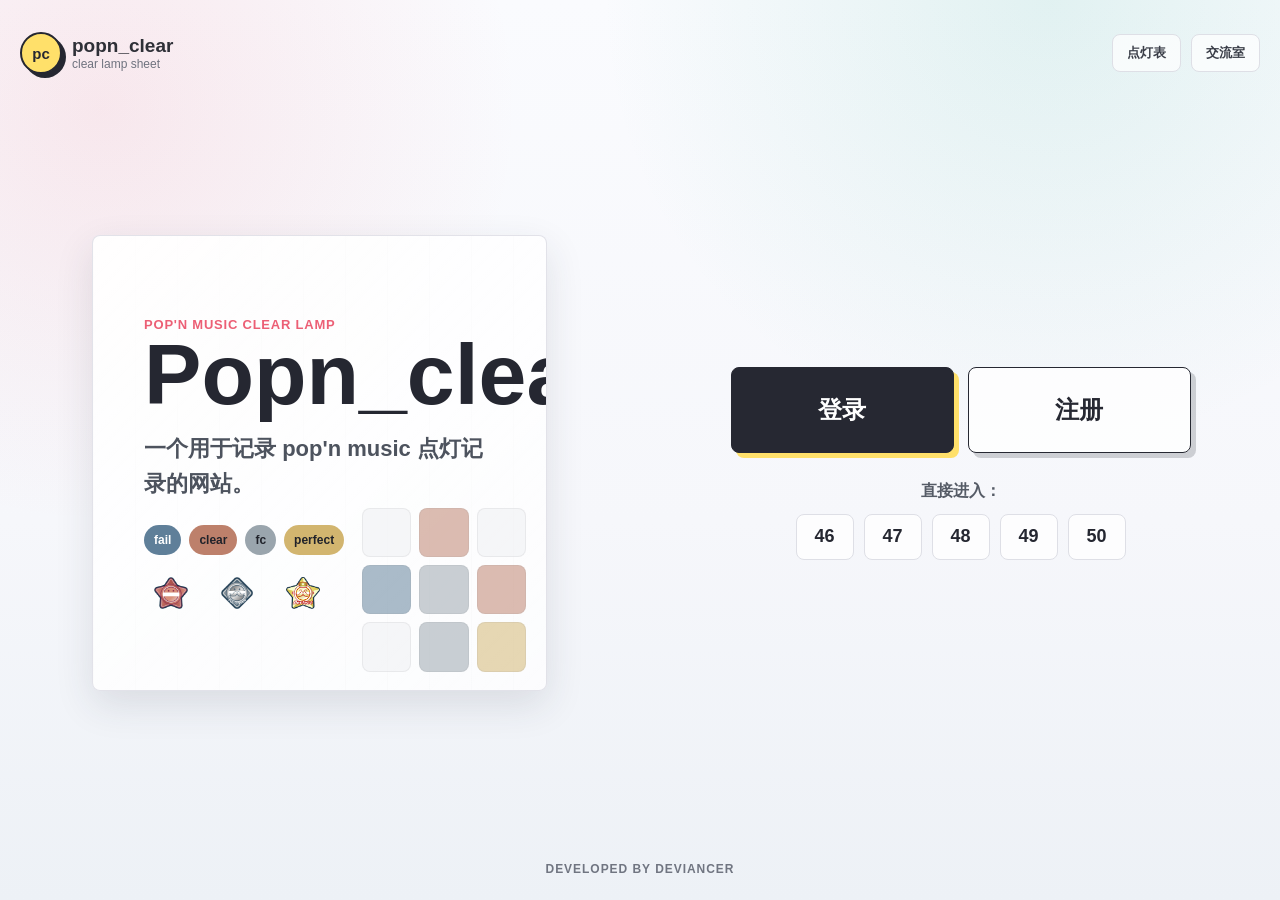
==== index.html @ 18305de2 "popn_clear" ====
<!doctype html>
<html lang="zh-CN">
  <head>
    <meta charset="utf-8" />
    <meta name="viewport" content="width=device-width, initial-scale=1" />
    <title>popn_clear</title>
    <link rel="stylesheet" href="./styles.css" />
  </head>
  <body>
    <div class="home-shell">
      <header class="home-topbar">
        <a class="brand" href="./index.html" aria-label="popn_clear home">
          <span class="brand-mark">pc</span>
          <span>
            <strong>popn_clear</strong>
            <small>clear lamp sheet</small>
          </span>
        </a>
        <nav class="home-nav" aria-label="main navigation">
          <a href="./sheet.html?level=46">点灯表</a>
          <a href="./lounge.html">交流室</a>
        </nav>
      </header>

      <main class="home-hero">
        <section class="hero-copy" aria-label="site intro">
          <div class="hero-card">
            <p class="eyebrow">pop'n music clear lamp</p>
            <h1>Popn_clear</h1>
            <p class="hero-lede">一个用于记录 pop'n music 点灯记录的网站。</p>
            <div class="lamp-strip" aria-label="lamp samples">
              <span class="lamp-sample fail">fail</span>
              <span class="lamp-sample clear">clear</span>
              <span class="lamp-sample fc">fc</span>
              <span class="lamp-sample perfect">perfect</span>
            </div>
            <div class="hero-icons" aria-hidden="true">
              <img src="./icon/c_8.png" alt="" />
              <img src="./icon/c_10.png" alt="" />
              <img src="./icon/c_12.png" alt="" />
            </div>
            <div class="mini-sheet" aria-hidden="true">
              <span></span>
              <span></span>
              <span></span>
              <span></span>
              <span></span>
              <span></span>
              <span></span>
              <span></span>
              <span></span>
            </div>
          </div>
        </section>

        <section class="home-actions" aria-label="account and level shortcuts">
          <div class="auth-actions">
            <a class="big-action primary" href="./lounge.html">登录</a>
            <a class="big-action secondary" href="./lounge.html">注册</a>
          </div>

          <div class="quick-entry">
            <span>直接进入：</span>
            <div class="quick-levels" aria-label="level shortcuts">
              <a href="./sheet.html?level=46">46</a>
              <a href="./sheet.html?level=47">47</a>
              <a href="./sheet.html?level=48">48</a>
              <a href="./sheet.html?level=49">49</a>
              <a href="./sheet.html?level=50">50</a>
            </div>
          </div>
        </section>
      </main>

      <footer class="site-footer">Developed by deviancer</footer>
    </div>
  </body>
</html>
---- styles.css ----
:root {
  color-scheme: light;
  --ink: #2e3037;
  --muted: #6f737f;
  --line: #dedfe6;
  --page: #f6f7fb;
  --panel: #ffffff;
  --default-song: #eff0f3;
  --clear: #bd806b;
  --clear-green: #00a842;
  --clear-orange: #ffeecc;
  --fail: #5f7f99;
  --fc: #9aa5ad;
  --perfect: #d2b56f;
  --accent: #ec5f75;
  --mint: #4bb7a5;
  --blue: #467cc3;
  --shadow: 0 14px 38px rgba(43, 47, 62, 0.12);
}

* {
  box-sizing: border-box;
}

html {
  min-width: 320px;
}

body {
  margin: 0;
  min-height: 100vh;
  background:
    radial-gradient(circle at 8% 12%, rgba(236, 95, 117, 0.12), transparent 26rem),
    radial-gradient(circle at 82% 0%, rgba(75, 183, 165, 0.14), transparent 28rem),
    linear-gradient(180deg, #fafbfe 0%, var(--page) 58%, #edf1f6 100%);
  color: var(--ink);
  font-family:
    "Inter", "Segoe UI", "Hiragino Kaku Gothic ProN", "Yu Gothic", Meiryo,
    sans-serif;
}

button,
input,
select {
  font: inherit;
}

.app-shell {
  width: min(1560px, calc(100% - 32px));
  margin: 0 auto;
  padding: 18px 0 32px;
}

.topbar {
  position: sticky;
  top: 0;
  z-index: 20;
  display: grid;
  grid-template-columns: minmax(180px, 260px) 1fr auto;
  gap: 18px;
  align-items: center;
  padding: 14px 4px 18px;
  backdrop-filter: blur(18px);
}

.brand {
  display: inline-flex;
  gap: 10px;
  align-items: center;
  min-width: 0;
  color: inherit;
  text-decoration: none;
}

.brand-mark {
  display: grid;
  width: 42px;
  height: 42px;
  place-items: center;
  border: 2px solid #252731;
  border-radius: 50%;
  background: #ffe06a;
  box-shadow: 4px 4px 0 #252731;
  color: #252731;
  font-size: 15px;
  font-weight: 900;
  letter-spacing: 0;
}

.brand strong {
  display: block;
  font-size: 19px;
}

.brand small {
  display: block;
  color: var(--muted);
  font-size: 12px;
}

.level-nav {
  display: flex;
  gap: 8px;
  justify-content: center;
  min-width: 0;
  overflow-x: auto;
  padding: 2px;
}

.level-pill,
.ghost-button {
  border: 1px solid var(--line);
  border-radius: 8px;
  background: rgba(255, 255, 255, 0.72);
  color: var(--ink);
  cursor: pointer;
  font-weight: 800;
}

.level-pill {
  width: 48px;
  height: 38px;
}

.level-pill.active {
  border-color: #262832;
  background: #262832;
  color: #fff;
}

.level-pill.muted {
  color: #777b87;
}

.level-pill:disabled {
  cursor: not-allowed;
  opacity: 0.42;
}

.profile-chip {
  display: inline-flex;
  gap: 8px;
  align-items: center;
  justify-self: end;
  min-height: 38px;
  padding: 9px 12px;
  border: 1px solid var(--line);
  border-radius: 999px;
  background: rgba(255, 255, 255, 0.78);
  color: #555b66;
  cursor: pointer;
  font-weight: 700;
}

.profile-dot {
  width: 10px;
  height: 10px;
  border-radius: 50%;
  background: var(--mint);
}

.profile-actions {
  position: relative;
  display: inline-flex;
  gap: 8px;
  align-items: center;
  justify-self: end;
}

.sync-actions {
  display: flex;
  gap: 6px;
  align-items: center;
}

.sync-button {
  display: inline-flex;
  gap: 5px;
  align-items: center;
  min-height: 38px;
  padding: 0 10px;
  border: 1px solid var(--line);
  border-radius: 8px;
  background: rgba(255, 255, 255, 0.78);
  color: #3b3f49;
  cursor: pointer;
  font-size: 12px;
  font-weight: 900;
  white-space: nowrap;
}

.sync-button span {
  display: grid;
  width: 20px;
  height: 20px;
  place-items: center;
  border-radius: 6px;
  background: #262832;
  color: #fff;
  font-size: 13px;
  line-height: 1;
}

.icon-button {
  display: inline-grid;
  width: 38px;
  height: 38px;
  place-items: center;
  border: 1px solid var(--line);
  border-radius: 8px;
  background: rgba(255, 255, 255, 0.78);
  color: #252731;
  font-size: 18px;
  line-height: 1;
  text-decoration: none;
}

.icon-button:hover,
.sync-button:hover,
.profile-chip:hover,
.profile-chip[aria-expanded="true"] {
  border-color: #262832;
  box-shadow: 3px 3px 0 #262832;
}

.profile-menu {
  position: relative;
}

.profile-dropdown {
  position: absolute;
  top: calc(100% + 10px);
  right: 0;
  z-index: 40;
  display: grid;
  width: 244px;
  gap: 6px;
  padding: 8px;
  border: 1px solid rgba(32, 34, 42, 0.16);
  border-radius: 8px;
  background: rgba(255, 255, 255, 0.96);
  box-shadow: var(--shadow);
}

.profile-dropdown::before {
  position: absolute;
  top: -7px;
  right: 24px;
  width: 12px;
  height: 12px;
  border-top: 1px solid rgba(32, 34, 42, 0.16);
  border-left: 1px solid rgba(32, 34, 42, 0.16);
  background: rgba(255, 255, 255, 0.96);
  content: "";
  transform: rotate(45deg);
}

.profile-dropdown button {
  display: grid;
  grid-template-columns: 34px 1fr;
  gap: 9px;
  align-items: center;
  width: 100%;
  min-height: 54px;
  padding: 8px;
  border: 1px solid transparent;
  border-radius: 8px;
  background: transparent;
  color: #3b3f49;
  cursor: pointer;
  text-align: left;
}

.profile-dropdown button:hover {
  border-color: var(--line);
  background: #f4f5f9;
}

.menu-icon {
  display: grid;
  width: 30px;
  height: 30px;
  place-items: center;
  border-radius: 8px;
  background: #262832;
  color: #fff;
  font-size: 11px;
  font-weight: 900;
}

.profile-dropdown strong,
.profile-dropdown small {
  display: block;
}

.profile-dropdown strong {
  color: #252731;
  font-size: 13px;
}

.profile-dropdown small {
  margin-top: 2px;
  color: var(--muted);
  font-size: 11px;
  font-weight: 800;
}

.main-grid {
  display: grid;
  grid-template-columns: 236px minmax(0, 1fr);
  gap: 18px;
  align-items: start;
}

.side-panel {
  position: sticky;
  top: 80px;
  padding: 16px;
  border: 1px solid rgba(222, 223, 230, 0.88);
  border-radius: 8px;
  background: rgba(255, 255, 255, 0.84);
  box-shadow: var(--shadow);
}

.level-title {
  display: flex;
  align-items: end;
  justify-content: space-between;
  margin-bottom: 14px;
}

.level-title span {
  color: var(--muted);
  font-size: 13px;
  font-weight: 800;
}

.level-title strong {
  color: #252731;
  font-size: 54px;
  line-height: 0.82;
}

.progress-box {
  margin-bottom: 16px;
  color: var(--muted);
  font-size: 13px;
  font-weight: 800;
}

.progress-track {
  height: 9px;
  margin-top: 8px;
  overflow: hidden;
  border-radius: 999px;
  background: #e4e7ee;
}

.progress-track span {
  display: block;
  width: 0%;
  height: 100%;
  border-radius: inherit;
  background: linear-gradient(90deg, var(--clear-green), var(--perfect), var(--accent));
}

.sort-button {
  display: grid;
  grid-template-columns: 1fr auto;
  gap: 10px;
  align-items: center;
  width: 100%;
  min-height: 40px;
  margin-bottom: 12px;
  padding: 9px 10px;
  border: 1px solid var(--line);
  border-radius: 8px;
  background: #fff;
  color: #3b3f49;
  cursor: pointer;
  text-align: left;
}

.sort-button span {
  color: var(--muted);
  font-size: 12px;
  font-weight: 900;
}

.sort-button strong {
  font-size: 13px;
}

.lamp-chart {
  display: grid;
  grid-template-columns: 86px 1fr;
  gap: 12px;
  align-items: center;
  margin-top: 16px;
  padding-top: 16px;
  border-top: 1px solid var(--line);
}

.pie-chart {
  position: relative;
  width: 86px;
  aspect-ratio: 1;
  border-radius: 50%;
  background: conic-gradient(#dfe2ea 0% 100%);
  box-shadow: inset 0 0 0 1px rgba(38, 40, 50, 0.08);
}

.pie-chart::after {
  position: absolute;
  inset: 24px;
  border-radius: 50%;
  background: #fff;
  content: "";
}

.pie-legend {
  display: grid;
  gap: 5px;
}

.pie-legend span {
  display: grid;
  grid-template-columns: 10px 1fr auto;
  gap: 6px;
  align-items: center;
  color: #555b66;
  font-size: 11px;
  font-weight: 800;
}

.pie-legend i {
  width: 10px;
  height: 10px;
  border-radius: 50%;
}

.pie-legend b,
.pie-legend em {
  font-style: normal;
  font-weight: 800;
}

.group-list {
  display: grid;
  gap: 8px;
}

.group-row {
  display: grid;
  grid-template-columns: minmax(0, 1fr) 34px;
  gap: 6px;
  align-items: stretch;
}

.group-button {
  display: grid;
  grid-template-columns: 1fr auto;
  gap: 10px;
  align-items: center;
  width: 100%;
  min-height: 44px;
  padding: 9px 10px;
  border: 1px solid transparent;
  border-radius: 8px;
  background: #f4f5f9;
  color: #3b3f49;
  cursor: pointer;
  text-align: left;
}

.collapse-button {
  display: grid;
  min-width: 32px;
  min-height: 32px;
  place-items: center;
  border: 1px solid var(--line);
  border-radius: 8px;
  background: rgba(255, 255, 255, 0.84);
  color: #3b3f49;
  cursor: pointer;
  font-weight: 900;
}

.collapse-button:hover {
  border-color: #262832;
}

.group-button.major {
  margin-top: 4px;
  background: #ebeef5;
}

.group-button.minor {
  min-height: 34px;
  margin-left: 14px;
  width: calc(100% - 14px);
  padding: 7px 9px;
  background: #f8f9fc;
}

.group-button.minor strong {
  padding-left: 6px;
  border-left: 3px solid #cfd4df;
}

.group-button.active {
  border-color: #262832;
  background: #fff;
  box-shadow: 3px 3px 0 #262832;
}

.group-button.lamp-fail,
.group-button.lamp-clear,
.group-button.lamp-fc,
.group-button.lamp-perfect {
  border-color: rgba(32, 34, 42, 0.18);
  color: #20222a;
}

.group-button.lamp-fail {
  background: var(--fail);
  color: #fff;
}

.group-button.lamp-clear {
  background: var(--clear);
}

.group-button.lamp-fc {
  background: var(--fc);
}

.group-button.lamp-perfect {
  background: var(--perfect);
}

.group-button.lamp-fail span,
.group-button.lamp-fail strong {
  color: #fff;
}

.group-button.lamp-clear span,
.group-button.lamp-fc span,
.group-button.lamp-perfect span {
  color: rgba(32, 34, 42, 0.68);
}

.group-button strong {
  overflow: hidden;
  font-size: 14px;
  text-overflow: ellipsis;
  white-space: nowrap;
}

.group-button span {
  color: var(--muted);
  font-size: 12px;
  font-weight: 800;
}

.song-area {
  min-width: 0;
}

.toolbar {
  display: flex;
  gap: 16px;
  align-items: end;
  justify-content: space-between;
  margin-bottom: 14px;
  padding: 18px 4px 8px;
}

.eyebrow {
  margin: 0 0 3px;
  color: var(--accent);
  font-size: 13px;
  font-weight: 900;
  letter-spacing: 0.06em;
  text-transform: uppercase;
}

h1 {
  margin: 0;
  font-size: clamp(28px, 4vw, 48px);
  line-height: 1;
  letter-spacing: 0;
}

.toolbar-actions {
  display: flex;
  gap: 10px;
  align-items: end;
}

.search-box {
  display: grid;
  gap: 5px;
  min-width: 240px;
}

.search-box span,
.control-grid span {
  color: var(--muted);
  font-size: 11px;
  font-weight: 900;
  letter-spacing: 0.04em;
  text-transform: uppercase;
}

.search-box input,
.control-grid input,
.control-grid select {
  width: 100%;
  height: 36px;
  border: 1px solid #d6d8e0;
  border-radius: 8px;
  background: rgba(255, 255, 255, 0.82);
  color: var(--ink);
}

.search-box input {
  padding: 0 12px;
}

.ghost-button {
  height: 36px;
  padding: 0 14px;
}

.legend {
  display: flex;
  flex-wrap: wrap;
  gap: 8px;
  margin-bottom: 14px;
}

.legend span {
  display: inline-flex;
  gap: 6px;
  align-items: center;
  padding: 7px 9px;
  border: 1px solid var(--line);
  border-radius: 999px;
  background: rgba(255, 255, 255, 0.72);
  color: #555b66;
  font-size: 12px;
  font-weight: 800;
}

.legend-dot {
  width: 11px;
  height: 11px;
  border-radius: 50%;
}

.legend-dot.clear {
  background: var(--clear);
}

.legend-dot.clear-orange {
  background: var(--clear-orange);
}

.legend-dot.fail {
  background: var(--fail);
}

.legend-dot.fc {
  background: var(--fc);
}

.legend-dot.perfect {
  background: var(--perfect);
}

.song-sections {
  display: grid;
  gap: 24px;
}

.song-section {
  min-width: 0;
}

.section-heading {
  display: grid;
  grid-template-columns: auto 1fr auto auto;
  gap: 12px;
  align-items: center;
  margin: 6px 0 12px;
}

.major-section {
  margin-top: 8px;
}

.major-section .section-heading {
  margin: 10px 0 8px;
}

.major-section .section-heading h2 {
  padding: 8px 12px;
  border-radius: 8px;
  background: #262832;
  color: #fff;
  font-size: 24px;
}

.major-section .section-heading::before {
  height: 3px;
  background: linear-gradient(90deg, #262832, rgba(38, 40, 50, 0.1));
}

.major-section > .song-list {
  display: none;
}

.minor-section {
  margin-top: 8px;
}

.minor-section .section-heading {
  margin: 8px 0 10px;
}

.minor-section .section-heading h2 {
  color: #3c414d;
  font-size: 17px;
}

.minor-section .section-heading::before {
  height: 1px;
  background: linear-gradient(90deg, #8f98a8, rgba(143, 152, 168, 0.08));
}

.section-heading::before {
  grid-column: 2;
  height: 2px;
  border-radius: 999px;
  background: linear-gradient(90deg, #262832, rgba(38, 40, 50, 0.08));
  content: "";
}

.section-heading h2 {
  grid-column: 1;
  grid-row: 1;
  margin: 0;
  color: #252731;
  font-size: 20px;
  line-height: 1;
  letter-spacing: 0;
}

.section-heading span {
  grid-column: 3;
  color: var(--muted);
  font-size: 12px;
  font-weight: 900;
}

.section-heading .collapse-button {
  grid-column: 4;
  min-height: 30px;
}

.song-section.collapsed .section-heading {
  margin-bottom: 6px;
}

.song-list {
  display: grid;
  grid-template-columns: repeat(4, minmax(0, 1fr));
  gap: 12px;
}

.song-card {
  display: flex;
  min-height: 218px;
  flex-direction: column;
  justify-content: space-between;
  padding: 12px;
  border: 1px solid rgba(32, 34, 42, 0.12);
  border-radius: 8px;
  background: var(--song-bg, var(--default-song));
  box-shadow: 0 9px 22px rgba(39, 44, 57, 0.08);
  transition:
    background-color 160ms ease,
    transform 160ms ease,
    box-shadow 160ms ease;
}

.song-card:hover {
  transform: translateY(-2px);
  box-shadow: 0 15px 30px rgba(39, 44, 57, 0.13);
}

.song-main {
  display: grid;
  grid-template-columns: minmax(0, 1fr) 58px;
  gap: 10px;
  align-items: stretch;
}

.song-content {
  min-width: 0;
}

.song-head {
  display: flex;
  gap: 8px;
  align-items: flex-start;
  justify-content: space-between;
  min-height: 58px;
}

.genre {
  margin: 0 0 3px;
  color: rgba(30, 32, 40, 0.7);
  font-size: 12px;
  font-weight: 900;
}

.title {
  margin: 0;
  color: #20222a;
  font-size: 17px;
  line-height: 1.15;
  letter-spacing: 0;
  overflow-wrap: anywhere;
}

.danger-badge {
  flex: 0 0 auto;
  padding: 4px 6px;
  border-radius: 6px;
  background: #262832;
  color: #fff;
  font-size: 11px;
  font-weight: 900;
}

.meta-grid {
  display: grid;
  grid-template-columns: minmax(54px, 1fr) minmax(0, 2fr);
  gap: 6px;
  margin: 10px 0;
}

.meta-grid div {
  min-width: 0;
  padding: 6px;
  border-radius: 7px;
  background: rgba(255, 255, 255, 0.48);
}

.meta-grid dt {
  margin: 0 0 2px;
  color: rgba(41, 44, 54, 0.62);
  font-size: 10px;
  font-weight: 900;
  text-transform: uppercase;
}

.meta-grid dd {
  margin: 0;
  overflow: hidden;
  color: #2c2f38;
  font-size: 12px;
  font-weight: 900;
  text-overflow: ellipsis;
  white-space: nowrap;
}

.diff-cell dd {
  white-space: normal;
}

.control-grid {
  display: grid;
  grid-template-columns: repeat(2, minmax(0, 1fr));
  gap: 8px;
}

.control-grid label {
  display: grid;
  gap: 4px;
  min-width: 0;
}

.control-grid select,
.control-grid input {
  padding: 0 8px;
}

.icon-rail {
  display: grid;
  gap: 8px;
  align-items: center;
  justify-items: center;
  align-content: start;
  min-width: 0;
  padding-top: 4px;
}

.icon-rail img {
  max-width: 54px;
  max-height: 32px;
  object-fit: contain;
  image-rendering: auto;
}

.song-card.status-clear {
  --song-bg: var(--clear);
}

.song-card.status-clear-green {
  --song-bg: var(--clear-green);
}

.song-card.status-clear-orange {
  --song-bg: var(--clear-orange);
}

.song-card.status-fail {
  --song-bg: var(--fail);
}

.song-card.status-fc {
  --song-bg: var(--fc);
}

.song-card.status-perfect {
  --song-bg: var(--perfect);
}

.song-card.status-clear-green,
.song-card.status-fail,
.song-card.status-fc {
  color: #11151b;
}

.song-card.status-fail .genre,
.song-card.status-fail .title,
.song-card.status-fail .meta-grid dd,
.song-card.status-fail .meta-grid dt,
.song-card.status-fail .control-grid span {
  color: #fff;
}

.song-card.status-fail .meta-grid div,
.song-card.status-fail .control-grid input,
.song-card.status-fail .control-grid select {
  background: rgba(255, 255, 255, 0.18);
  color: #fff;
}

.song-card.status-fail option {
  color: #20222a;
}

.nav-link-pill {
  display: inline-grid;
  width: auto;
  min-width: 48px;
  place-items: center;
  padding: 0 12px;
  text-decoration: none;
  white-space: nowrap;
}

.home-shell {
  display: flex;
  width: min(1480px, calc(100% - 32px));
  min-height: 100vh;
  flex-direction: column;
  margin: 0 auto;
  padding: 18px 0 20px;
}

.home-topbar {
  display: flex;
  gap: 18px;
  align-items: center;
  justify-content: space-between;
  padding: 14px 4px 18px;
}

.home-nav {
  display: flex;
  gap: 10px;
  align-items: center;
}

.home-nav a {
  display: inline-grid;
  min-height: 38px;
  place-items: center;
  padding: 0 14px;
  border: 1px solid var(--line);
  border-radius: 8px;
  background: rgba(255, 255, 255, 0.72);
  color: #3b3f49;
  font-size: 13px;
  font-weight: 900;
  text-decoration: none;
}

.home-hero {
  display: grid;
  flex: 1;
  grid-template-columns: minmax(0, 1fr) minmax(320px, 1fr);
  gap: 34px;
  align-items: center;
  min-height: 620px;
  padding: 16px 0 34px;
}

.hero-copy,
.home-actions {
  display: grid;
  align-items: center;
  justify-items: center;
}

.hero-card {
  position: relative;
  display: flex;
  width: min(75%, 520px);
  min-width: 360px;
  aspect-ratio: 1;
  flex-direction: column;
  justify-content: center;
  overflow: hidden;
  padding: clamp(28px, 4vw, 52px);
  border: 1px solid rgba(222, 223, 230, 0.88);
  border-radius: 8px;
  background:
    linear-gradient(135deg, rgba(255, 255, 255, 0.92), rgba(255, 255, 255, 0.72)),
    repeating-linear-gradient(90deg, rgba(38, 40, 50, 0.045) 0 1px, transparent 1px 42px);
  box-shadow: var(--shadow);
}

.hero-card h1 {
  margin: 0;
  color: #252731;
  font-size: clamp(46px, 7vw, 86px);
  line-height: 0.92;
}

.hero-lede {
  max-width: 24rem;
  margin: 18px 0 0;
  color: #4d535e;
  font-size: clamp(17px, 2vw, 22px);
  font-weight: 800;
  line-height: 1.55;
}

.lamp-strip {
  display: flex;
  flex-wrap: wrap;
  gap: 8px;
  margin-top: 24px;
}

.lamp-sample {
  display: inline-grid;
  min-height: 30px;
  place-items: center;
  padding: 0 10px;
  border-radius: 999px;
  color: #20222a;
  font-size: 12px;
  font-weight: 900;
}

.lamp-sample.fail {
  background: var(--fail);
  color: #fff;
}

.lamp-sample.clear {
  background: var(--clear);
}

.lamp-sample.fc {
  background: var(--fc);
}

.lamp-sample.perfect {
  background: var(--perfect);
}

.hero-icons {
  display: flex;
  gap: 12px;
  align-items: center;
  margin-top: 22px;
}

.hero-icons img {
  width: 54px;
  height: 32px;
  object-fit: contain;
}

.mini-sheet {
  position: absolute;
  right: 20px;
  bottom: 18px;
  display: grid;
  width: 164px;
  grid-template-columns: repeat(3, 1fr);
  gap: 8px;
  opacity: 0.52;
}

.mini-sheet span {
  aspect-ratio: 1;
  border: 1px solid rgba(32, 34, 42, 0.12);
  border-radius: 8px;
  background: #eff0f3;
}

.mini-sheet span:nth-child(2),
.mini-sheet span:nth-child(6) {
  background: var(--clear);
}

.mini-sheet span:nth-child(4) {
  background: var(--fail);
}

.mini-sheet span:nth-child(5),
.mini-sheet span:nth-child(8) {
  background: var(--fc);
}

.mini-sheet span:nth-child(9) {
  background: var(--perfect);
}

.home-actions {
  gap: 28px;
}

.auth-actions {
  display: grid;
  width: min(460px, 100%);
  grid-template-columns: repeat(2, minmax(0, 1fr));
  gap: 14px;
}

.big-action {
  display: grid;
  min-height: 86px;
  place-items: center;
  border-radius: 8px;
  font-size: 24px;
  font-weight: 900;
  text-decoration: none;
}

.big-action.primary {
  border: 1px solid #262832;
  background: #262832;
  color: #fff;
  box-shadow: 5px 5px 0 #ffe06a;
}

.big-action.secondary {
  border: 1px solid #262832;
  background: rgba(255, 255, 255, 0.82);
  color: #262832;
  box-shadow: 5px 5px 0 rgba(38, 40, 50, 0.2);
}

.quick-entry {
  display: grid;
  gap: 12px;
  justify-items: center;
  color: #555b66;
  font-weight: 900;
}

.quick-levels {
  display: flex;
  flex-wrap: wrap;
  gap: 10px;
  justify-content: center;
}

.quick-levels a {
  display: grid;
  width: 58px;
  height: 46px;
  place-items: center;
  border: 1px solid var(--line);
  border-radius: 8px;
  background: rgba(255, 255, 255, 0.82);
  color: #252731;
  font-size: 18px;
  font-weight: 900;
  text-decoration: none;
}

.quick-levels a:hover,
.home-nav a:hover,
.nav-link-pill:hover {
  border-color: #262832;
  box-shadow: 3px 3px 0 #262832;
}

.site-footer {
  padding: 10px 0 4px;
  color: #707581;
  font-size: 12px;
  font-weight: 800;
  letter-spacing: 0.08em;
  text-align: center;
  text-transform: uppercase;
}

.lounge-shell {
  width: min(1420px, calc(100% - 32px));
}

.lounge-grid {
  display: grid;
  grid-template-columns: minmax(0, 1fr) 360px;
  gap: 18px;
  align-items: start;
}

.lounge-main,
.submit-panel {
  border: 1px solid rgba(222, 223, 230, 0.88);
  border-radius: 8px;
  background: rgba(255, 255, 255, 0.84);
  box-shadow: var(--shadow);
}

.lounge-main {
  min-width: 0;
  padding: 20px;
}

.lounge-heading {
  display: flex;
  gap: 16px;
  align-items: end;
  justify-content: space-between;
  margin-bottom: 16px;
}

.submit-preview {
  min-width: 150px;
}

.level-tabs {
  display: flex;
  gap: 8px;
  margin-bottom: 16px;
  overflow-x: auto;
  padding: 2px;
}

.level-tabs button {
  width: 52px;
  height: 38px;
  border: 1px solid var(--line);
  border-radius: 8px;
  background: rgba(255, 255, 255, 0.78);
  color: #3b3f49;
  cursor: pointer;
  font-weight: 900;
}

.level-tabs button.active {
  border-color: #262832;
  background: #262832;
  color: #fff;
}

.rank-table-wrap {
  overflow-x: auto;
}

.rank-table {
  width: 100%;
  min-width: 820px;
  border-collapse: collapse;
}

.rank-table th,
.rank-table td {
  padding: 13px 12px;
  border-bottom: 1px solid var(--line);
  text-align: left;
  white-space: nowrap;
}

.rank-table th {
  color: var(--muted);
  font-size: 12px;
  font-weight: 900;
  letter-spacing: 0.04em;
  text-transform: uppercase;
}

.rank-table td {
  color: #343844;
  font-size: 14px;
  font-weight: 800;
}

.rank-table tbody tr:hover {
  background: rgba(246, 247, 251, 0.9);
}

.rate-pill {
  display: inline-grid;
  min-width: 68px;
  min-height: 28px;
  place-items: center;
  border-radius: 999px;
  color: #20222a;
  font-size: 12px;
  font-weight: 900;
}

.rate-pill.high {
  background: var(--perfect);
}

.rate-pill.mid {
  background: var(--clear);
}

.rate-pill.low {
  background: var(--fail);
  color: #fff;
}

.lounge-side {
  display: grid;
  gap: 18px;
}

.submit-panel {
  padding: 18px;
}

.activity-panel {
  margin-top: 22px;
  padding-top: 18px;
  border-top: 1px solid var(--line);
}

.submit-panel h2,
.activity-panel h2 {
  margin: 0;
  color: #252731;
  font-size: 22px;
}

.submit-panel p:not(.eyebrow) {
  margin: 12px 0 16px;
  color: #5a606c;
  font-size: 14px;
  font-weight: 700;
  line-height: 1.65;
}

.submit-stats {
  display: grid;
  grid-template-columns: repeat(2, minmax(0, 1fr));
  gap: 10px;
}

.submit-stats span {
  display: grid;
  gap: 4px;
  padding: 12px;
  border-radius: 8px;
  background: #f4f5f9;
}

.submit-stats b {
  color: #252731;
  font-size: 18px;
}

.submit-stats em {
  color: var(--muted);
  font-size: 12px;
  font-style: normal;
  font-weight: 900;
}

.activity-heading {
  margin-bottom: 12px;
}

.activity-box {
  display: grid;
  max-height: 430px;
  min-height: 260px;
  gap: 10px;
  overflow: auto;
  padding: 12px;
  border: 1px solid #d6d8e0;
  border-radius: 8px;
  background: rgba(246, 247, 251, 0.78);
}

.activity-box p {
  margin: 0;
  padding: 11px 12px;
  border-radius: 8px;
  background: #fff;
  color: #4b515d;
  font-size: 13px;
  font-weight: 750;
  line-height: 1.6;
}

.activity-box strong {
  color: #252731;
}

@media (max-width: 1240px) {
  .topbar {
    grid-template-columns: 1fr;
  }

  .level-nav {
    justify-content: start;
  }

  .profile-actions {
    justify-self: start;
    flex-wrap: wrap;
  }

  .sync-actions {
    flex-wrap: wrap;
  }

  .song-list {
    grid-template-columns: repeat(3, minmax(0, 1fr));
  }

  .home-hero,
  .lounge-grid {
    grid-template-columns: 1fr;
  }

  .hero-card {
    width: min(520px, 100%);
  }

}

@media (max-width: 940px) {
  .topbar {
    grid-template-columns: 1fr;
  }

  .level-nav {
    justify-content: start;
  }

  .profile-chip,
  .profile-actions {
    justify-self: start;
  }

  .profile-actions {
    flex-wrap: wrap;
  }

  .sync-actions {
    order: 3;
    width: 100%;
    flex-wrap: wrap;
  }

  .main-grid {
    grid-template-columns: 1fr;
  }

  .side-panel {
    position: static;
  }

  .group-list {
    grid-template-columns: repeat(2, minmax(0, 1fr));
  }

  .toolbar {
    align-items: stretch;
    flex-direction: column;
  }

  .home-topbar,
  .lounge-heading {
    align-items: stretch;
    flex-direction: column;
  }

  .home-nav {
    justify-content: start;
  }

  .home-hero {
    min-height: auto;
  }

  .hero-card {
    min-width: 0;
  }
}

@media (max-width: 720px) {
  .app-shell {
    width: min(100% - 20px, 1560px);
  }

  .song-list {
    grid-template-columns: 1fr;
  }

  .toolbar-actions {
    align-items: stretch;
    flex-direction: column;
  }

  .search-box {
    min-width: 0;
  }

  .group-list {
    grid-template-columns: 1fr;
  }

  .home-shell,
  .lounge-shell {
    width: min(100% - 20px, 1560px);
  }

  .home-hero {
    gap: 24px;
    padding-top: 8px;
  }

  .hero-card {
    width: 100%;
    aspect-ratio: auto;
    min-height: 420px;
    padding: 26px;
  }

  .hero-card h1 {
    font-size: 46px;
  }

  .mini-sheet {
    width: 128px;
  }

  .auth-actions,
  .lounge-side,
  .submit-stats {
    grid-template-columns: 1fr;
  }

  .big-action {
    min-height: 72px;
    font-size: 21px;
  }

  .quick-levels a {
    width: 52px;
  }
}
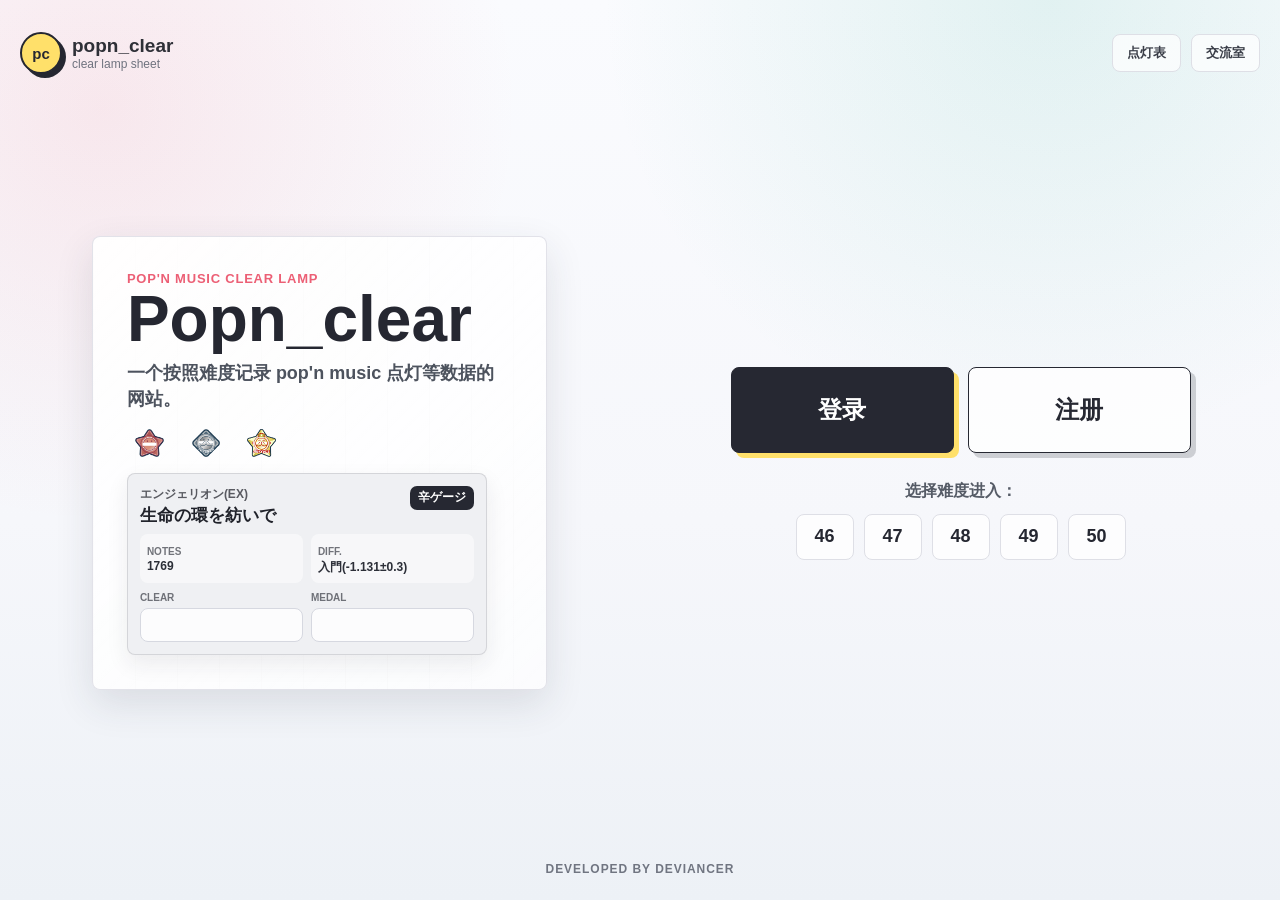
==== commit e02f331e: "优化首页和细节" ====
--- a/index.html
+++ b/index.html
@@ -27,40 +27,62 @@
           <div class="hero-card">
             <p class="eyebrow">pop'n music clear lamp</p>
             <h1>Popn_clear</h1>
-            <p class="hero-lede">一个用于记录 pop'n music 点灯记录的网站。</p>
-            <div class="lamp-strip" aria-label="lamp samples">
-              <span class="lamp-sample fail">fail</span>
-              <span class="lamp-sample clear">clear</span>
-              <span class="lamp-sample fc">fc</span>
-              <span class="lamp-sample perfect">perfect</span>
-            </div>
+            <p class="hero-lede">一个按照难度记录 pop'n music 点灯等数据的网站。</p>
             <div class="hero-icons" aria-hidden="true">
               <img src="./icon/c_8.png" alt="" />
               <img src="./icon/c_10.png" alt="" />
               <img src="./icon/c_12.png" alt="" />
             </div>
-            <div class="mini-sheet" aria-hidden="true">
-              <span></span>
-              <span></span>
-              <span></span>
-              <span></span>
-              <span></span>
-              <span></span>
-              <span></span>
-              <span></span>
-              <span></span>
+            <div class="lamp-demo" aria-hidden="true">
+              <div class="demo-song-card">
+                <div class="demo-card-head">
+                  <div>
+                    <p>エンジェリオン(EX)</p>
+                    <h2>生命の環を紡いで</h2>
+                  </div>
+                  <span class="demo-danger">辛ゲージ</span>
+                </div>
+                <div class="demo-meta-grid">
+                  <div>
+                    <span>Notes</span>
+                    <strong>1769</strong>
+                  </div>
+                  <div>
+                    <span>Diff.</span>
+                    <strong>入門(-1.131±0.3)</strong>
+                  </div>
+                </div>
+                <div class="demo-control-grid">
+                  <div>
+                    <span>clear</span>
+                    <b class="demo-field demo-field-clear">
+                      <i class="demo-clear-clear">clear</i>
+                      <i class="demo-clear-fc">full combo</i>
+                      <i class="demo-clear-perfect">perfect</i>
+                    </b>
+                  </div>
+                  <div>
+                    <span>medal</span>
+                    <b class="demo-field demo-medal-field">
+                      <img class="demo-medal-clear" src="./icon/c_6.png" alt="" />
+                      <img class="demo-medal-fc" src="./icon/c_10.png" alt="" />
+                      <img class="demo-medal-perfect" src="./icon/c_12.png" alt="" />
+                    </b>
+                  </div>
+                </div>
+              </div>
             </div>
           </div>
         </section>
 
         <section class="home-actions" aria-label="account and level shortcuts">
           <div class="auth-actions">
-            <a class="big-action primary" href="./lounge.html">登录</a>
-            <a class="big-action secondary" href="./lounge.html">注册</a>
+            <a class="big-action primary" href="./sheet.html?level=46&auth=login">登录</a>
+            <a class="big-action secondary" href="./sheet.html?level=46&auth=register">注册</a>
           </div>
 
           <div class="quick-entry">
-            <span>直接进入：</span>
+            <span>选择难度进入：</span>
             <div class="quick-levels" aria-label="level shortcuts">
               <a href="./sheet.html?level=46">46</a>
               <a href="./sheet.html?level=47">47</a>
--- a/styles.css
+++ b/styles.css
@@ -16,10 +16,16 @@
   --mint: #4bb7a5;
   --blue: #467cc3;
   --shadow: 0 14px 38px rgba(43, 47, 62, 0.12);
+  --sticky-major-top: 82px;
+  --sticky-minor-top: 132px;
 }
 
 * {
   box-sizing: border-box;
+}
+
+[hidden] {
+  display: none !important;
 }
 
 html {
@@ -115,6 +121,7 @@
   color: var(--ink);
   cursor: pointer;
   font-weight: 800;
+  text-decoration: none;
 }
 
 .level-pill {
@@ -315,6 +322,10 @@
 .side-panel {
   position: sticky;
   top: 80px;
+  display: flex;
+  max-height: calc(100vh - 98px);
+  flex-direction: column;
+  overflow: hidden;
   padding: 16px;
   border: 1px solid rgba(222, 223, 230, 0.88);
   border-radius: 8px;
@@ -366,21 +377,25 @@
 
 .sort-button {
   display: grid;
-  grid-template-columns: 1fr auto;
+  grid-template-columns: auto auto;
   gap: 10px;
   align-items: center;
-  width: 100%;
+  width: fit-content;
   min-height: 40px;
   margin-bottom: 12px;
-  padding: 9px 10px;
-  border: 1px solid var(--line);
-  border-radius: 8px;
-  background: #fff;
+  padding: 6px 2px;
+  border: 0;
+  border-radius: 8px;
+  background: transparent;
   color: #3b3f49;
   cursor: pointer;
   text-align: left;
 }
 
+.sort-button:hover {
+  color: #11131a;
+}
+
 .sort-button span {
   color: var(--muted);
   font-size: 12px;
@@ -388,7 +403,15 @@
 }
 
 .sort-button strong {
-  font-size: 13px;
+  display: grid;
+  width: 26px;
+  height: 26px;
+  place-items: center;
+  border-radius: 50%;
+  background: #262832;
+  color: #fff;
+  font-size: 16px;
+  line-height: 1;
 }
 
 .lamp-chart {
@@ -447,7 +470,22 @@
 
 .group-list {
   display: grid;
+  min-height: 0;
+  overflow: auto;
+  overscroll-behavior: contain;
+  padding-right: 4px;
   gap: 8px;
+}
+
+.group-list::-webkit-scrollbar,
+.activity-box::-webkit-scrollbar {
+  width: 8px;
+}
+
+.group-list::-webkit-scrollbar-thumb,
+.activity-box::-webkit-scrollbar-thumb {
+  border-radius: 999px;
+  background: rgba(32, 34, 42, 0.22);
 }
 
 .group-row {
@@ -629,6 +667,8 @@
 }
 
 .ghost-button {
+  display: inline-grid;
+  place-items: center;
   height: 36px;
   padding: 0 14px;
 }
@@ -689,22 +729,28 @@
 }
 
 .section-heading {
+  position: sticky;
   display: grid;
   grid-template-columns: auto 1fr auto auto;
   gap: 12px;
   align-items: center;
   margin: 6px 0 12px;
+  padding: 6px 0;
+  background: rgba(246, 247, 251, 0.92);
+  backdrop-filter: blur(12px);
 }
 
 .major-section {
   margin-top: 8px;
 }
 
-.major-section .section-heading {
+.major-section > .section-heading {
+  top: var(--sticky-major-top);
+  z-index: 14;
   margin: 10px 0 8px;
 }
 
-.major-section .section-heading h2 {
+.major-section > .section-heading h2 {
   padding: 8px 12px;
   border-radius: 8px;
   background: #262832;
@@ -712,13 +758,15 @@
   font-size: 24px;
 }
 
-.major-section .section-heading::before {
+.major-section > .section-heading::before {
   height: 3px;
   background: linear-gradient(90deg, #262832, rgba(38, 40, 50, 0.1));
 }
 
 .major-section > .song-list {
-  display: none;
+  display: grid;
+  grid-template-columns: 1fr;
+  gap: 8px;
 }
 
 .minor-section {
@@ -726,6 +774,8 @@
 }
 
 .minor-section .section-heading {
+  top: var(--sticky-minor-top);
+  z-index: 13;
   margin: 8px 0 10px;
 }
 
@@ -760,17 +810,23 @@
 .section-heading span {
   grid-column: 3;
   color: var(--muted);
-  font-size: 12px;
+  font-size: 14px;
   font-weight: 900;
 }
 
 .section-heading .collapse-button {
   grid-column: 4;
-  min-height: 30px;
+  width: 40px;
+  min-height: 38px;
+  font-size: 18px;
 }
 
 .song-section.collapsed .section-heading {
   margin-bottom: 6px;
+}
+
+.song-section.collapsed > .song-list {
+  display: none;
 }
 
 .song-list {
@@ -913,6 +969,23 @@
   max-height: 32px;
   object-fit: contain;
   image-rendering: auto;
+}
+
+.unrecorded-badge {
+  display: inline-grid;
+  min-width: 52px;
+  min-height: 24px;
+  place-items: center;
+  padding: 0 6px;
+  border: 1px solid rgba(32, 34, 42, 0.14);
+  border-radius: 7px;
+  background: rgba(255, 255, 255, 0.64);
+  color: #3d424d;
+  font-size: 12px;
+  font-style: italic;
+  font-weight: 900;
+  line-height: 1;
+  white-space: nowrap;
 }
 
 .song-card.status-clear {
@@ -1033,11 +1106,11 @@
   display: flex;
   width: min(75%, 520px);
   min-width: 360px;
-  aspect-ratio: 1;
+  min-height: 0;
   flex-direction: column;
-  justify-content: center;
+  justify-content: start;
   overflow: hidden;
-  padding: clamp(28px, 4vw, 52px);
+  padding: clamp(24px, 3vw, 34px);
   border: 1px solid rgba(222, 223, 230, 0.88);
   border-radius: 8px;
   background:
@@ -1049,101 +1122,243 @@
 .hero-card h1 {
   margin: 0;
   color: #252731;
-  font-size: clamp(46px, 7vw, 86px);
-  line-height: 0.92;
+  font-size: clamp(42px, 5vw, 64px);
+  line-height: 0.96;
 }
 
 .hero-lede {
   max-width: 24rem;
-  margin: 18px 0 0;
+  margin: 10px 0 0;
   color: #4d535e;
-  font-size: clamp(17px, 2vw, 22px);
+  font-size: clamp(15px, 1.5vw, 18px);
   font-weight: 800;
-  line-height: 1.55;
-}
-
-.lamp-strip {
-  display: flex;
-  flex-wrap: wrap;
-  gap: 8px;
-  margin-top: 24px;
-}
-
-.lamp-sample {
-  display: inline-grid;
-  min-height: 30px;
-  place-items: center;
-  padding: 0 10px;
-  border-radius: 999px;
-  color: #20222a;
-  font-size: 12px;
-  font-weight: 900;
-}
-
-.lamp-sample.fail {
-  background: var(--fail);
-  color: #fff;
-}
-
-.lamp-sample.clear {
-  background: var(--clear);
-}
-
-.lamp-sample.fc {
-  background: var(--fc);
-}
-
-.lamp-sample.perfect {
-  background: var(--perfect);
+  line-height: 1.45;
 }
 
 .hero-icons {
   display: flex;
-  gap: 12px;
+  gap: 10px;
   align-items: center;
-  margin-top: 22px;
+  margin-top: 16px;
 }
 
 .hero-icons img {
-  width: 54px;
-  height: 32px;
+  width: 46px;
+  height: 28px;
   object-fit: contain;
 }
 
-.mini-sheet {
+.lamp-demo {
+  display: grid;
+  width: min(100%, 360px);
+  margin-top: 16px;
+}
+
+.demo-song-card {
+  display: grid;
+  gap: 9px;
+  padding: 12px;
+  border: 1px solid rgba(32, 34, 42, 0.13);
+  border-radius: 8px;
+  background: var(--default-song);
+  box-shadow: 0 9px 22px rgba(39, 44, 57, 0.08);
+  animation: demo-card-bg 5.4s steps(1, end) infinite;
+}
+
+.demo-card-head {
+  display: grid;
+  grid-template-columns: minmax(0, 1fr) auto;
+  gap: 8px;
+  align-items: start;
+}
+
+.demo-card-head p {
+  margin: 0 0 3px;
+  color: rgba(30, 32, 40, 0.72);
+  font-size: 12px;
+  font-weight: 900;
+}
+
+.demo-card-head h2 {
+  margin: 0;
+  color: #20222a;
+  font-size: 17px;
+  line-height: 1.15;
+  letter-spacing: 0;
+}
+
+.demo-danger {
+  display: inline-grid;
+  min-height: 24px;
+  place-items: center;
+  padding: 0 8px;
+  border-radius: 7px;
+  font-size: 12px;
+  font-weight: 900;
+  white-space: nowrap;
+}
+
+.demo-danger {
+  background: #262832;
+  color: #fff;
+}
+
+.demo-meta-grid,
+.demo-control-grid {
+  display: grid;
+  grid-template-columns: repeat(2, minmax(0, 1fr));
+  gap: 8px;
+}
+
+.demo-meta-grid div {
+  min-width: 0;
+  padding: 7px;
+  border-radius: 8px;
+  background: rgba(255, 255, 255, 0.5);
+}
+
+.demo-control-grid div {
+  display: grid;
+  gap: 5px;
+  min-width: 0;
+}
+
+.demo-meta-grid span,
+.demo-control-grid span {
+  color: rgba(41, 44, 54, 0.65);
+  font-size: 10px;
+  font-weight: 900;
+  text-transform: uppercase;
+}
+
+.demo-meta-grid strong {
+  display: block;
+  overflow: hidden;
+  color: #2c2f38;
+  font-size: 12px;
+  font-weight: 900;
+  text-overflow: ellipsis;
+  white-space: nowrap;
+}
+
+.demo-field {
+  position: relative;
+  display: grid;
+  height: 34px;
+  min-height: 34px;
+  place-items: center;
+  overflow: hidden;
+  border: 1px solid #d6d8e0;
+  border-radius: 8px;
+  background: rgba(255, 255, 255, 0.82);
+  color: #3d424d;
+  font-size: 13px;
+  font-weight: 800;
+  line-height: 1;
+}
+
+.demo-field i {
   position: absolute;
-  right: 20px;
-  bottom: 18px;
-  display: grid;
-  width: 164px;
-  grid-template-columns: repeat(3, 1fr);
-  gap: 8px;
-  opacity: 0.52;
-}
-
-.mini-sheet span {
-  aspect-ratio: 1;
-  border: 1px solid rgba(32, 34, 42, 0.12);
-  border-radius: 8px;
-  background: #eff0f3;
-}
-
-.mini-sheet span:nth-child(2),
-.mini-sheet span:nth-child(6) {
-  background: var(--clear);
-}
-
-.mini-sheet span:nth-child(4) {
-  background: var(--fail);
-}
-
-.mini-sheet span:nth-child(5),
-.mini-sheet span:nth-child(8) {
-  background: var(--fc);
-}
-
-.mini-sheet span:nth-child(9) {
-  background: var(--perfect);
+  inset: 0;
+  display: grid;
+  place-items: center;
+  font-style: normal;
+  opacity: 0;
+}
+
+.demo-clear-clear {
+  animation: demo-status-clear 5.4s steps(1, end) infinite;
+}
+
+.demo-clear-fc {
+  animation: demo-status-fc 5.4s steps(1, end) infinite;
+}
+
+.demo-clear-perfect {
+  animation: demo-status-perfect 5.4s steps(1, end) infinite;
+}
+
+.demo-medal-field img {
+  position: absolute;
+  top: 50%;
+  left: 50%;
+  width: 34px;
+  height: 34px;
+  max-width: 34px;
+  max-height: 34px;
+  opacity: 0;
+  object-fit: contain;
+  transform: translate(-50%, -50%);
+}
+
+.demo-medal-clear {
+  animation: demo-status-clear 5.4s steps(1, end) infinite;
+}
+
+.demo-medal-fc {
+  animation: demo-status-fc 5.4s steps(1, end) infinite;
+}
+
+.demo-medal-perfect {
+  animation: demo-status-perfect 5.4s steps(1, end) infinite;
+}
+
+@keyframes demo-status-clear {
+  0%,
+  33.333% {
+    opacity: 1;
+  }
+
+  33.334%,
+  100% {
+    opacity: 0;
+  }
+}
+
+@keyframes demo-status-fc {
+  0%,
+  33.333% {
+    opacity: 0;
+  }
+
+  33.334%,
+  66.666% {
+    opacity: 1;
+  }
+
+  66.667%,
+  100% {
+    opacity: 0;
+  }
+}
+
+@keyframes demo-status-perfect {
+  0%,
+  66.666% {
+    opacity: 0;
+  }
+
+  66.667%,
+  100% {
+    opacity: 1;
+  }
+}
+
+@keyframes demo-card-bg {
+  0%,
+  33.333% {
+    background: var(--clear);
+  }
+
+  33.334%,
+  66.666% {
+    background: var(--fc);
+  }
+
+  66.667%,
+  100% {
+    background: var(--perfect);
+  }
 }
 
 .home-actions {
@@ -1259,7 +1474,15 @@
   margin-bottom: 16px;
 }
 
-.submit-preview {
+.lounge-actions {
+  display: flex;
+  flex-wrap: wrap;
+  gap: 10px;
+  justify-content: flex-end;
+}
+
+.submit-preview,
+.hide-preview {
   min-width: 150px;
 }
 
@@ -1294,7 +1517,7 @@
 
 .rank-table {
   width: 100%;
-  min-width: 820px;
+  min-width: 760px;
   border-collapse: collapse;
 }
 
@@ -1378,34 +1601,31 @@
   line-height: 1.65;
 }
 
-.submit-stats {
-  display: grid;
-  grid-template-columns: repeat(2, minmax(0, 1fr));
-  gap: 10px;
-}
-
-.submit-stats span {
-  display: grid;
-  gap: 4px;
-  padding: 12px;
-  border-radius: 8px;
-  background: #f4f5f9;
-}
-
-.submit-stats b {
-  color: #252731;
-  font-size: 18px;
-}
-
-.submit-stats em {
-  color: var(--muted);
-  font-size: 12px;
-  font-style: normal;
-  font-weight: 900;
-}
-
 .activity-heading {
   margin-bottom: 12px;
+}
+
+.loading-line {
+  display: inline-flex;
+  gap: 10px;
+  align-items: center;
+  color: #5a606c;
+  font-weight: 900;
+}
+
+.loading-spinner {
+  width: 18px;
+  height: 18px;
+  border: 3px solid rgba(32, 34, 42, 0.14);
+  border-top-color: #252731;
+  border-radius: 999px;
+  animation: loading-spin 0.8s linear infinite;
+}
+
+@keyframes loading-spin {
+  to {
+    transform: rotate(360deg);
+  }
 }
 
 .activity-box {
@@ -1435,6 +1655,144 @@
   color: #252731;
 }
 
+.confirm-shell {
+  min-height: 100vh;
+}
+
+.confirm-panel {
+  width: min(520px, 100%);
+  margin: clamp(48px, 12vh, 120px) auto 0;
+  padding: 28px;
+  border: 1px solid rgba(32, 34, 42, 0.12);
+  border-radius: 8px;
+  background: rgba(255, 255, 255, 0.9);
+  box-shadow: var(--shadow);
+}
+
+.confirm-panel h1 {
+  margin: 0;
+  color: #252731;
+  font-size: 34px;
+}
+
+.confirm-panel p:not(.eyebrow) {
+  margin: 14px 0 22px;
+  color: #555b66;
+  font-size: 15px;
+  font-weight: 750;
+  line-height: 1.7;
+}
+
+.confirm-actions {
+  display: flex;
+  flex-wrap: wrap;
+  gap: 10px;
+}
+
+.confirm-actions a {
+  display: inline-grid;
+  min-height: 40px;
+  place-items: center;
+  padding: 0 14px;
+  text-decoration: none;
+}
+
+.modal-backdrop {
+  position: fixed;
+  inset: 0;
+  z-index: 80;
+  display: grid;
+  place-items: center;
+  padding: 18px;
+  background: rgba(25, 27, 34, 0.36);
+  backdrop-filter: blur(8px);
+}
+
+.modal-panel {
+  position: relative;
+  width: min(420px, 100%);
+  padding: 22px;
+  border: 1px solid rgba(32, 34, 42, 0.16);
+  border-radius: 8px;
+  background: rgba(255, 255, 255, 0.98);
+  box-shadow: var(--shadow);
+}
+
+.modal-close {
+  position: absolute;
+  top: 10px;
+  right: 10px;
+  display: grid;
+  width: 32px;
+  height: 32px;
+  place-items: center;
+  border: 0;
+  border-radius: 50%;
+  background: #f0f1f5;
+  color: #3b3f49;
+  cursor: pointer;
+  font-size: 20px;
+  line-height: 1;
+}
+
+.modal-panel h2 {
+  margin: 0 36px 8px 0;
+  color: #252731;
+  font-size: 26px;
+}
+
+.modal-copy {
+  margin: 0 0 16px;
+  color: #5a606c;
+  font-size: 14px;
+  font-weight: 700;
+  line-height: 1.6;
+}
+
+.auth-panel form {
+  display: grid;
+  gap: 12px;
+}
+
+.auth-panel label {
+  display: grid;
+  gap: 6px;
+  color: #3d4350;
+  font-size: 12px;
+  font-weight: 900;
+  text-transform: uppercase;
+}
+
+.auth-panel input {
+  min-height: 42px;
+  padding: 0 12px;
+  border: 1px solid #d6d8e0;
+  border-radius: 8px;
+  background: #fff;
+  color: #252731;
+  font-size: 15px;
+  font-weight: 750;
+  text-transform: none;
+}
+
+.modal-actions {
+  display: flex;
+  justify-content: end;
+  gap: 10px;
+  margin-top: 8px;
+}
+
+.modal-primary {
+  min-height: 36px;
+  padding: 0 16px;
+  border: 1px solid #262832;
+  border-radius: 8px;
+  background: #262832;
+  color: #fff;
+  cursor: pointer;
+  font-weight: 900;
+}
+
 @media (max-width: 1240px) {
   .topbar {
     grid-template-columns: 1fr;
@@ -1497,11 +1855,14 @@
   }
 
   .side-panel {
+    max-height: none;
+    overflow: visible;
     position: static;
   }
 
   .group-list {
     grid-template-columns: repeat(2, minmax(0, 1fr));
+    overflow: visible;
   }
 
   .toolbar {
@@ -1571,13 +1932,8 @@
     font-size: 46px;
   }
 
-  .mini-sheet {
-    width: 128px;
-  }
-
   .auth-actions,
-  .lounge-side,
-  .submit-stats {
+  .lounge-side {
     grid-template-columns: 1fr;
   }
 
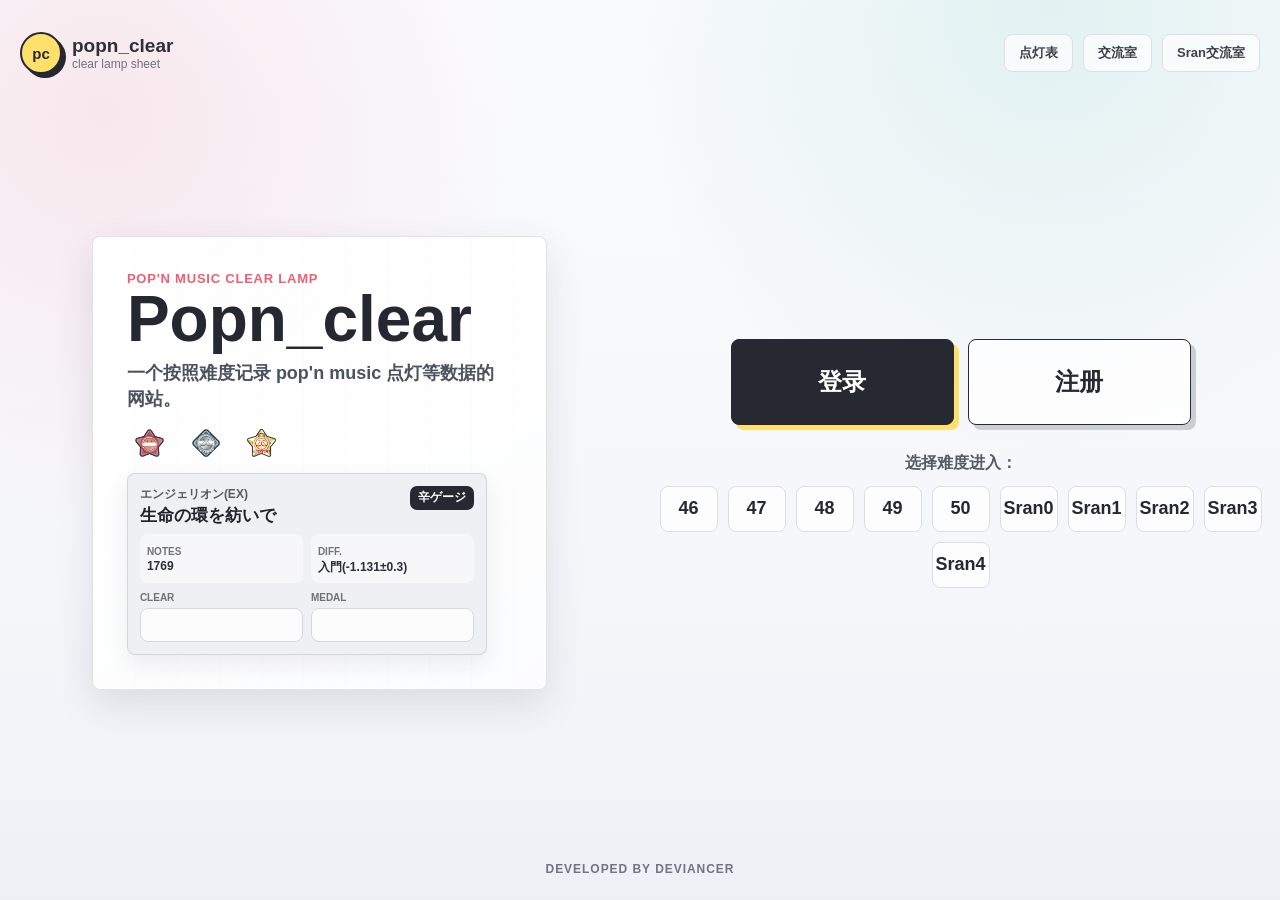
==== commit 55248245: "新增了Sran表" ====
--- a/index.html
+++ b/index.html
@@ -19,6 +19,7 @@
         <nav class="home-nav" aria-label="main navigation">
           <a href="./sheet.html?level=46">点灯表</a>
           <a href="./lounge.html">交流室</a>
+          <a href="./srandom-lounge.html">Sran交流室</a>
         </nav>
       </header>
 
@@ -89,6 +90,11 @@
               <a href="./sheet.html?level=48">48</a>
               <a href="./sheet.html?level=49">49</a>
               <a href="./sheet.html?level=50">50</a>
+              <a href="./srandom.html?table=0">Sran0</a>
+              <a href="./srandom.html?table=1">Sran1</a>
+              <a href="./srandom.html?table=2">Sran2</a>
+              <a href="./srandom.html?table=3">Sran3</a>
+              <a href="./srandom.html?table=4">Sran4</a>
             </div>
           </div>
         </section>
--- a/styles.css
+++ b/styles.css
@@ -47,7 +47,8 @@
 
 button,
 input,
-select {
+select,
+textarea {
   font: inherit;
 }
 
@@ -127,6 +128,13 @@
 .level-pill {
   width: 48px;
   height: 38px;
+}
+
+.level-pill.sran-nav-pill {
+  width: auto;
+  min-width: 60px;
+  flex: 0 0 auto;
+  padding: 0 9px;
 }
 
 .level-pill.active {
@@ -636,6 +644,53 @@
   align-items: end;
 }
 
+.batch-toggle {
+  display: inline-flex;
+  gap: 7px;
+  align-items: center;
+  justify-content: center;
+  min-height: 36px;
+  padding: 0 12px;
+  border: 1px solid var(--line);
+  border-radius: 8px;
+  background: rgba(255, 255, 255, 0.78);
+  color: #3b3f49;
+  cursor: pointer;
+  white-space: nowrap;
+}
+
+.batch-toggle span {
+  display: grid;
+  width: 20px;
+  height: 20px;
+  place-items: center;
+  border-radius: 6px;
+  background: #262832;
+  color: #fff;
+  font-size: 12px;
+  font-weight: 900;
+}
+
+.batch-toggle strong {
+  font-size: 12px;
+  font-weight: 900;
+}
+
+.batch-toggle:hover,
+.batch-toggle[aria-pressed="true"] {
+  border-color: #262832;
+  box-shadow: 3px 3px 0 #262832;
+}
+
+.batch-toggle[aria-pressed="true"] {
+  background: #262832;
+  color: #fff;
+}
+
+.batch-toggle[aria-pressed="true"] span {
+  background: var(--accent);
+}
+
 .search-box {
   display: grid;
   gap: 5px;
@@ -731,7 +786,7 @@
 .section-heading {
   position: sticky;
   display: grid;
-  grid-template-columns: auto 1fr auto auto;
+  grid-template-columns: auto 1fr auto auto auto;
   gap: 12px;
   align-items: center;
   margin: 6px 0 12px;
@@ -815,12 +870,37 @@
 }
 
 .section-heading .collapse-button {
-  grid-column: 4;
+  grid-column: auto;
   width: 40px;
   min-height: 38px;
   font-size: 18px;
 }
 
+.batch-section-select {
+  grid-column: auto;
+  min-height: 38px;
+  padding: 0 10px;
+  border: 1px solid var(--line);
+  border-radius: 8px;
+  background: rgba(255, 255, 255, 0.88);
+  color: #3b3f49;
+  cursor: pointer;
+  font-size: 11px;
+  font-weight: 900;
+  white-space: nowrap;
+}
+
+.batch-section-select:hover,
+.batch-section-select.has-selection {
+  border-color: #262832;
+  box-shadow: 2px 2px 0 #262832;
+}
+
+.batch-section-select[aria-pressed="true"] {
+  background: #262832;
+  color: #fff;
+}
+
 .song-section.collapsed .section-heading {
   margin-bottom: 6px;
 }
@@ -836,6 +916,7 @@
 }
 
 .song-card {
+  position: relative;
   display: flex;
   min-height: 218px;
   flex-direction: column;
@@ -854,6 +935,230 @@
 .song-card:hover {
   transform: translateY(-2px);
   box-shadow: 0 15px 30px rgba(39, 44, 57, 0.13);
+}
+
+.card-select {
+  position: absolute;
+  top: 10px;
+  left: 10px;
+  z-index: 2;
+  display: none;
+  width: 28px;
+  height: 28px;
+  place-items: center;
+  padding: 0;
+  border: 2px solid rgba(38, 40, 50, 0.46);
+  border-radius: 8px;
+  background: rgba(255, 255, 255, 0.9);
+  color: #fff;
+  cursor: pointer;
+}
+
+.card-select span {
+  font-size: 16px;
+  font-weight: 900;
+  line-height: 1;
+}
+
+.batch-mode .card-select {
+  display: grid;
+}
+
+.batch-mode .song-card.is-selectable {
+  cursor: pointer;
+}
+
+.batch-mode .song-card.is-selectable .song-head > div:first-child {
+  padding-left: 34px;
+}
+
+.batch-mode .song-card.is-selectable .control-grid {
+  opacity: 0.44;
+  pointer-events: none;
+}
+
+.batch-mode .song-card.is-selectable:hover {
+  transform: translateY(-2px) scale(1.008);
+}
+
+.batch-mode .song-card.is-selected {
+  border-color: #262832;
+  outline: 3px solid #262832;
+  outline-offset: -3px;
+  box-shadow: 5px 5px 0 #262832, 0 16px 30px rgba(39, 44, 57, 0.16);
+}
+
+.batch-mode .song-card.is-selected .card-select {
+  border-color: #262832;
+  background: #262832;
+}
+
+.card-select:focus-visible,
+.batch-toggle:focus-visible,
+.batch-section-select:focus-visible,
+.batch-panel button:focus-visible,
+.batch-panel select:focus-visible {
+  outline: 3px solid rgba(236, 95, 117, 0.46);
+  outline-offset: 2px;
+}
+
+.batch-mode .app-shell {
+  padding-bottom: 168px;
+}
+
+.batch-panel {
+  position: fixed;
+  right: 16px;
+  bottom: 16px;
+  left: 16px;
+  z-index: 30;
+  display: grid;
+  grid-template-columns: auto minmax(390px, 1fr) auto;
+  gap: 10px 16px;
+  align-items: end;
+  width: min(1180px, calc(100% - 32px));
+  margin: 0 auto;
+  padding: 14px;
+  border: 1px solid rgba(32, 34, 42, 0.18);
+  border-radius: 10px;
+  background: rgba(255, 255, 255, 0.96);
+  box-shadow: 0 18px 48px rgba(31, 35, 48, 0.24), 4px 4px 0 #262832;
+  backdrop-filter: blur(18px);
+}
+
+.batch-panel-summary {
+  display: flex;
+  gap: 9px;
+  align-items: center;
+  min-width: 176px;
+}
+
+.batch-panel-mark {
+  display: grid;
+  flex: 0 0 auto;
+  width: 34px;
+  height: 34px;
+  place-items: center;
+  border-radius: 8px;
+  background: #262832;
+  color: #fff;
+  font-size: 17px;
+  font-weight: 900;
+}
+
+.batch-panel-summary strong,
+.batch-panel-summary small {
+  display: block;
+}
+
+.batch-panel-summary strong {
+  color: #252731;
+  font-size: 15px;
+}
+
+.batch-panel-summary small {
+  max-width: 245px;
+  margin-top: 2px;
+  color: var(--muted);
+  font-size: 10px;
+  font-weight: 800;
+  line-height: 1.25;
+}
+
+.batch-fields {
+  display: grid;
+  grid-template-columns: repeat(3, minmax(116px, 1fr));
+  gap: 8px;
+}
+
+.batch-fields label {
+  display: grid;
+  gap: 4px;
+  min-width: 0;
+}
+
+.batch-fields span {
+  color: var(--muted);
+  font-size: 10px;
+  font-weight: 900;
+  letter-spacing: 0.04em;
+  text-transform: uppercase;
+}
+
+.batch-fields select {
+  width: 100%;
+  height: 36px;
+  min-width: 0;
+  padding: 0 9px;
+  border: 1px solid #d6d8e0;
+  border-radius: 8px;
+  background: #f8f9fc;
+  color: #252731;
+  font-size: 12px;
+  font-weight: 800;
+}
+
+.batch-panel-actions {
+  display: flex;
+  gap: 7px;
+  align-items: center;
+}
+
+.batch-panel-actions button,
+.batch-feedback button {
+  min-height: 36px;
+  padding: 0 10px;
+  border: 1px solid var(--line);
+  border-radius: 8px;
+  cursor: pointer;
+  font-size: 11px;
+  font-weight: 900;
+  white-space: nowrap;
+}
+
+.batch-secondary,
+.batch-exit,
+.batch-feedback button {
+  background: #f4f5f9;
+  color: #3b3f49;
+}
+
+.batch-apply {
+  border-color: #262832 !important;
+  background: #262832;
+  color: #fff;
+}
+
+.batch-exit {
+  width: 36px;
+  padding: 0 !important;
+  font-size: 20px !important;
+  line-height: 1;
+}
+
+.batch-panel button:disabled {
+  cursor: not-allowed;
+  opacity: 0.42;
+}
+
+.batch-feedback {
+  grid-column: 1 / -1;
+  display: flex;
+  gap: 10px;
+  align-items: center;
+  justify-content: flex-end;
+  min-height: 30px;
+  padding-top: 8px;
+  border-top: 1px solid var(--line);
+  color: #4f5561;
+  font-size: 12px;
+  font-weight: 800;
+}
+
+.batch-feedback button {
+  min-height: 28px;
+  border-color: #262832;
+  background: #fff;
 }
 
 .song-main {
@@ -1454,7 +1759,8 @@
 }
 
 .lounge-main,
-.submit-panel {
+.submit-panel,
+.player-detail-panel {
   border: 1px solid rgba(222, 223, 230, 0.88);
   border-radius: 8px;
   background: rgba(255, 255, 255, 0.84);
@@ -1464,6 +1770,34 @@
 .lounge-main {
   min-width: 0;
   padding: 20px;
+}
+
+.room-switcher {
+  display: inline-flex;
+  gap: 4px;
+  margin-bottom: 18px;
+  padding: 4px;
+  border: 1px solid #d6d8e0;
+  border-radius: 10px;
+  background: #f0f2f6;
+}
+
+.room-switcher a {
+  display: inline-grid;
+  min-height: 36px;
+  padding: 0 15px;
+  place-items: center;
+  border-radius: 7px;
+  color: #686e7a;
+  font-size: 13px;
+  font-weight: 900;
+  text-decoration: none;
+}
+
+.room-switcher a.active {
+  background: #252731;
+  box-shadow: 0 5px 14px rgba(37, 39, 49, 0.16);
+  color: #fff;
 }
 
 .lounge-heading {
@@ -1494,15 +1828,27 @@
   padding: 2px;
 }
 
-.level-tabs button {
+.level-tabs button,
+.level-tabs a {
+  display: inline-grid;
   width: 52px;
   height: 38px;
+  flex: 0 0 auto;
+  place-items: center;
   border: 1px solid var(--line);
   border-radius: 8px;
   background: rgba(255, 255, 255, 0.78);
   color: #3b3f49;
   cursor: pointer;
   font-weight: 900;
+  text-decoration: none;
+  white-space: nowrap;
+}
+
+.level-tabs a.sran-lounge-entry {
+  width: auto;
+  min-width: 112px;
+  padding: 0 14px;
 }
 
 .level-tabs button.active {
@@ -1543,8 +1889,34 @@
   font-weight: 800;
 }
 
-.rank-table tbody tr:hover {
+.rank-table tbody tr:hover,
+.rank-table tbody tr.selected {
   background: rgba(246, 247, 251, 0.9);
+}
+
+.rank-table tbody tr.rank-row {
+  cursor: pointer;
+}
+
+.rank-table tbody tr.selected {
+  box-shadow: inset 4px 0 0 #262832;
+}
+
+.detail-button {
+  min-height: 28px;
+  padding: 0 11px;
+  border: 1px solid #262832;
+  border-radius: 999px;
+  background: #fff;
+  color: #262832;
+  cursor: pointer;
+  font-size: 12px;
+  font-weight: 900;
+}
+
+.detail-button:hover {
+  background: #262832;
+  color: #fff;
 }
 
 .rate-pill {
@@ -1576,7 +1948,8 @@
   gap: 18px;
 }
 
-.submit-panel {
+.submit-panel,
+.player-detail-panel {
   padding: 18px;
 }
 
@@ -1587,13 +1960,15 @@
 }
 
 .submit-panel h2,
+.player-detail-panel h2,
 .activity-panel h2 {
   margin: 0;
   color: #252731;
   font-size: 22px;
 }
 
-.submit-panel p:not(.eyebrow) {
+.submit-panel p:not(.eyebrow),
+.player-detail-panel p:not(.eyebrow) {
   margin: 12px 0 16px;
   color: #5a606c;
   font-size: 14px;
@@ -1601,8 +1976,195 @@
   line-height: 1.65;
 }
 
+.player-detail-panel {
+  position: sticky;
+  top: 18px;
+}
+
+.detail-empty,
+.detail-updated {
+  margin-bottom: 0;
+}
+
+.detail-summary {
+  display: grid;
+  gap: 12px;
+  margin: 16px 0;
+}
+
+.detail-meter {
+  height: 10px;
+  overflow: hidden;
+  border-radius: 999px;
+  background: #dfe2ea;
+}
+
+.detail-meter span {
+  display: block;
+  height: 100%;
+  border-radius: inherit;
+  background: linear-gradient(90deg, var(--clear), var(--fc), var(--perfect));
+}
+
+.detail-metrics {
+  display: grid;
+  grid-template-columns: repeat(2, minmax(0, 1fr));
+  gap: 8px;
+}
+
+.detail-metrics div {
+  display: grid;
+  gap: 2px;
+  padding: 10px;
+  border: 1px solid var(--line);
+  border-radius: 8px;
+  background: #f8f9fc;
+}
+
+.detail-metrics strong {
+  color: #252731;
+  font-size: 18px;
+  line-height: 1;
+}
+
+.detail-metrics span {
+  color: var(--muted);
+  font-size: 11px;
+  font-weight: 900;
+  letter-spacing: 0.04em;
+  text-transform: uppercase;
+}
+
+.detail-song-list {
+  display: grid;
+  max-height: 62vh;
+  gap: 8px;
+  overflow: auto;
+  padding-right: 4px;
+}
+
+.detail-song {
+  display: grid;
+  grid-template-columns: 78px minmax(0, 1fr) auto;
+  gap: 9px;
+  align-items: center;
+  min-height: 54px;
+  padding: 9px;
+  border: 1px solid #dfe2ea;
+  border-left-width: 5px;
+  border-radius: 8px;
+  background: #fff;
+}
+
+.detail-song.detail-fail {
+  border-left-color: var(--fail);
+}
+
+.detail-song.detail-clear {
+  border-left-color: var(--clear);
+}
+
+.detail-song.detail-fc {
+  border-left-color: var(--fc);
+}
+
+.detail-song.detail-perfect {
+  border-left-color: var(--perfect);
+}
+
+.detail-song.detail-blank {
+  opacity: 0.58;
+}
+
+.detail-song-kind {
+  display: inline-grid;
+  min-height: 26px;
+  place-items: center;
+  border-radius: 999px;
+  background: #f0f2f6;
+  color: #343844;
+  font-size: 10px;
+  font-weight: 900;
+  text-align: center;
+  text-transform: uppercase;
+}
+
+.detail-song-body {
+  display: grid;
+  gap: 3px;
+  min-width: 0;
+}
+
+.detail-song-body strong,
+.detail-song-body span {
+  overflow: hidden;
+  text-overflow: ellipsis;
+  white-space: nowrap;
+}
+
+.detail-song-body strong {
+  color: #252731;
+  font-size: 13px;
+}
+
+.detail-song-body span {
+  color: #6a707c;
+  font-size: 11px;
+  font-weight: 800;
+}
+
+.detail-song-extras {
+  display: flex;
+  gap: 5px;
+  align-items: center;
+  justify-content: flex-end;
+  min-width: 0;
+}
+
+.detail-song-extras img {
+  width: 22px;
+  height: 22px;
+  object-fit: contain;
+}
+
+.detail-song-extras span {
+  color: #252731;
+  font-size: 12px;
+  font-weight: 900;
+}
+
 .activity-heading {
+  display: flex;
+  gap: 16px;
+  align-items: end;
+  justify-content: space-between;
   margin-bottom: 12px;
+}
+
+.community-view-tabs {
+  display: inline-flex;
+  gap: 4px;
+  padding: 3px;
+  border: 1px solid #d6d8e0;
+  border-radius: 9px;
+  background: #f2f4f8;
+}
+
+.community-view-tabs button {
+  min-height: 34px;
+  padding: 0 13px;
+  border: 0;
+  border-radius: 7px;
+  background: transparent;
+  color: #686e7a;
+  cursor: pointer;
+  font-size: 13px;
+  font-weight: 900;
+}
+
+.community-view-tabs button.active {
+  background: #252731;
+  color: #fff;
 }
 
 .loading-line {
@@ -1653,6 +2215,142 @@
 
 .activity-box strong {
   color: #252731;
+}
+
+.activity-clear-preview {
+  display: block;
+  margin-top: 8px;
+  padding-top: 8px;
+  border-top: 1px dashed #d6d8e0;
+  color: #343844;
+  font-size: 12px;
+  font-weight: 850;
+}
+
+.guestbook-panel {
+  display: grid;
+  gap: 12px;
+}
+
+.guestbook-form {
+  display: grid;
+  gap: 8px;
+  padding: 14px;
+  border: 1px solid #d6d8e0;
+  border-radius: 8px;
+  background: #fff;
+}
+
+.guestbook-form > label {
+  color: #343844;
+  font-size: 13px;
+  font-weight: 900;
+}
+
+.guestbook-form textarea {
+  width: 100%;
+  min-height: 92px;
+  resize: vertical;
+  padding: 10px 12px;
+  border: 1px solid #d6d8e0;
+  border-radius: 8px;
+  outline: none;
+  background: #f8f9fc;
+  color: #252731;
+  font-size: 14px;
+  font-weight: 700;
+  line-height: 1.55;
+}
+
+.guestbook-form textarea:focus {
+  border-color: #5f6572;
+  box-shadow: 0 0 0 3px rgba(70, 124, 195, 0.12);
+}
+
+.guestbook-form-footer {
+  display: grid;
+  grid-template-columns: minmax(0, 1fr) auto auto;
+  gap: 10px;
+  align-items: center;
+  color: #6a707c;
+  font-size: 12px;
+  font-weight: 800;
+}
+
+.guestbook-counter {
+  white-space: nowrap;
+}
+
+.guestbook-list {
+  display: grid;
+  max-height: 500px;
+  min-height: 180px;
+  gap: 10px;
+  overflow: auto;
+  padding: 12px;
+  border: 1px solid #d6d8e0;
+  border-radius: 8px;
+  background: rgba(246, 247, 251, 0.78);
+}
+
+.guestbook-message,
+.guestbook-empty,
+.guestbook-loading {
+  margin: 0;
+  padding: 12px;
+  border-radius: 8px;
+  background: #fff;
+}
+
+.guestbook-message {
+  display: grid;
+  gap: 8px;
+}
+
+.guestbook-message-header {
+  display: flex;
+  gap: 10px;
+  align-items: center;
+}
+
+.guestbook-message-header strong {
+  color: #252731;
+  font-size: 14px;
+}
+
+.guestbook-message-header time {
+  color: #858a95;
+  font-size: 11px;
+  font-weight: 800;
+}
+
+.guestbook-message-header button {
+  margin-left: auto;
+  padding: 4px 8px;
+  border: 1px solid #d6d8e0;
+  border-radius: 6px;
+  background: #fff;
+  color: #777d89;
+  cursor: pointer;
+  font-size: 11px;
+  font-weight: 900;
+}
+
+.guestbook-message-content {
+  margin: 0;
+  color: #454b57;
+  font-size: 14px;
+  font-weight: 700;
+  line-height: 1.65;
+  overflow-wrap: anywhere;
+  white-space: pre-wrap;
+}
+
+.guestbook-empty,
+.guestbook-loading {
+  color: #6a707c;
+  font-size: 13px;
+  font-weight: 800;
 }
 
 .confirm-shell {
@@ -1815,9 +2513,26 @@
     grid-template-columns: repeat(3, minmax(0, 1fr));
   }
 
+  .batch-panel {
+    grid-template-columns: auto minmax(390px, 1fr);
+  }
+
+  .batch-panel-actions {
+    grid-column: 1 / -1;
+    justify-content: flex-end;
+  }
+
   .home-hero,
   .lounge-grid {
     grid-template-columns: 1fr;
+  }
+
+  .player-detail-panel {
+    position: static;
+  }
+
+  .detail-song-list {
+    max-height: 520px;
   }
 
   .hero-card {
@@ -1870,6 +2585,28 @@
     flex-direction: column;
   }
 
+  .batch-mode .app-shell {
+    padding-bottom: 218px;
+  }
+
+  .batch-panel {
+    grid-template-columns: 1fr;
+  }
+
+  .batch-fields,
+  .batch-panel-actions {
+    grid-column: 1;
+  }
+
+  .batch-panel-actions {
+    justify-content: stretch;
+  }
+
+  .batch-panel-actions .batch-secondary,
+  .batch-panel-actions .batch-apply {
+    flex: 1;
+  }
+
   .home-topbar,
   .lounge-heading {
     align-items: stretch;
@@ -1890,12 +2627,193 @@
 }
 
 @media (max-width: 720px) {
+  :root {
+    --sticky-major-top: 0px;
+    --sticky-minor-top: 0px;
+  }
+
   .app-shell {
-    width: min(100% - 20px, 1560px);
-  }
-
-  .song-list {
-    grid-template-columns: 1fr;
+    width: min(100% - 12px, 1560px);
+    padding: 8px 0 18px;
+  }
+
+  .topbar {
+    gap: 8px;
+    padding: 8px 0 10px;
+  }
+
+  .brand-mark {
+    width: 36px;
+    height: 36px;
+    box-shadow: 3px 3px 0 #252731;
+    font-size: 13px;
+  }
+
+  .brand strong {
+    font-size: 18px;
+  }
+
+  .brand small {
+    font-size: 11px;
+  }
+
+  .level-nav {
+    gap: 6px;
+    padding: 0 1px 2px;
+  }
+
+  .level-pill {
+    width: 44px;
+    height: 34px;
+  }
+
+  .profile-actions {
+    display: grid;
+    grid-template-columns: 38px minmax(0, 1fr);
+    gap: 7px;
+    width: 100%;
+    align-items: center;
+  }
+
+  .room-button {
+    order: 1;
+  }
+
+  .profile-menu {
+    order: 2;
+  }
+
+  .sync-actions {
+    order: 3;
+    grid-column: 1 / -1;
+    display: grid;
+    grid-template-columns: repeat(2, minmax(0, 1fr));
+    width: 100%;
+    gap: 6px;
+  }
+
+  .sync-button {
+    justify-content: center;
+    min-height: 32px;
+    padding: 0 8px;
+    font-size: 12px;
+  }
+
+  .sync-button span {
+    width: 18px;
+    height: 18px;
+    border-radius: 5px;
+    font-size: 11px;
+  }
+
+  .profile-chip {
+    max-width: 100%;
+    min-height: 34px;
+    padding: 7px 10px;
+  }
+
+  #profile-name {
+    overflow: hidden;
+    text-overflow: ellipsis;
+    white-space: nowrap;
+  }
+
+  .main-grid {
+    gap: 8px;
+  }
+
+  .side-panel {
+    display: grid;
+    gap: 8px;
+    padding: 8px;
+    border-color: rgba(222, 223, 230, 0.72);
+    box-shadow: 0 8px 20px rgba(39, 44, 57, 0.08);
+  }
+
+  .level-title,
+  .lamp-chart {
+    display: none;
+  }
+
+  .progress-box {
+    margin-bottom: 0;
+    font-size: 12px;
+  }
+
+  .progress-track {
+    height: 7px;
+    margin-top: 5px;
+  }
+
+  .sort-button {
+    min-height: 30px;
+    margin-bottom: 0;
+    padding: 0;
+  }
+
+  .sort-button strong {
+    width: 24px;
+    height: 24px;
+    font-size: 14px;
+  }
+
+  .group-list {
+    display: grid;
+    grid-template-columns: repeat(3, minmax(0, 1fr));
+    max-height: 116px;
+    gap: 6px;
+    overflow-x: hidden;
+    overflow-y: auto;
+    padding: 1px 3px 1px 1px;
+  }
+
+  .group-row {
+    grid-template-columns: minmax(0, 1fr) 30px;
+    gap: 4px;
+    min-width: 0;
+  }
+
+  .group-list::-webkit-scrollbar {
+    width: 8px;
+  }
+
+  .group-button {
+    min-width: 0;
+    min-height: 32px;
+    padding: 6px 8px;
+    gap: 6px;
+  }
+
+  .group-button.major {
+    margin-top: 0;
+  }
+
+  .group-button.minor {
+    width: auto;
+    min-height: 30px;
+    margin-left: 0;
+    padding: 6px 8px;
+  }
+
+  .group-button strong {
+    min-width: 0;
+    font-size: 12px;
+  }
+
+  .group-button span {
+    min-width: max-content;
+    font-size: 11px;
+  }
+
+  .collapse-button {
+    min-width: 30px;
+    min-height: 30px;
+  }
+
+  .toolbar {
+    gap: 8px;
+    margin-bottom: 8px;
+    padding: 8px 0 4px;
   }
 
   .toolbar-actions {
@@ -1903,12 +2821,267 @@
     flex-direction: column;
   }
 
+  .batch-toggle {
+    width: 100%;
+  }
+
   .search-box {
     min-width: 0;
   }
 
-  .group-list {
-    grid-template-columns: 1fr;
+  .search-box input {
+    height: 34px;
+  }
+
+  .song-sections {
+    gap: 14px;
+  }
+
+  .section-heading {
+    position: static;
+    grid-template-columns: auto minmax(24px, 1fr) auto auto auto;
+    gap: 6px;
+    margin: 4px 0 6px;
+    padding: 3px 0;
+  }
+
+  .major-section {
+    margin-top: 4px;
+  }
+
+  .major-section > .section-heading {
+    margin: 6px 0 6px;
+  }
+
+  .major-section > .section-heading h2 {
+    padding: 6px 8px;
+    font-size: 18px;
+  }
+
+  .minor-section {
+    margin-top: 5px;
+  }
+
+  .minor-section .section-heading {
+    margin: 6px 0;
+  }
+
+  .minor-section .section-heading h2 {
+    font-size: 14px;
+  }
+
+  .section-heading span {
+    font-size: 12px;
+  }
+
+  .section-heading .collapse-button {
+    width: 34px;
+    min-height: 32px;
+    font-size: 16px;
+  }
+
+  .batch-section-select {
+    min-height: 32px;
+    padding: 0 7px;
+    font-size: 10px;
+  }
+
+  .major-section > .song-list {
+    gap: 8px;
+  }
+
+  .minor-section > .song-list,
+  .song-list {
+    grid-template-columns: repeat(2, minmax(0, 1fr));
+    gap: 8px;
+  }
+
+  .song-card {
+    min-height: 0;
+    gap: 7px;
+    justify-content: start;
+    padding: 8px;
+    box-shadow: 0 7px 16px rgba(39, 44, 57, 0.08);
+  }
+
+  .song-card:hover {
+    transform: none;
+  }
+
+  .batch-mode .song-card.is-selectable:hover {
+    transform: none;
+  }
+
+  .card-select {
+    top: 7px;
+    left: 7px;
+    width: 25px;
+    height: 25px;
+  }
+
+  .batch-mode .song-card.is-selectable .song-head > div:first-child {
+    padding-left: 29px;
+  }
+
+  .batch-mode .app-shell {
+    padding-bottom: 302px;
+  }
+
+  .batch-panel {
+    right: 6px;
+    bottom: 6px;
+    left: 6px;
+    width: calc(100% - 12px);
+    max-height: calc(100vh - 12px);
+    gap: 9px;
+    padding: 10px;
+    overflow: auto;
+    box-shadow: 0 14px 36px rgba(31, 35, 48, 0.24), 3px 3px 0 #262832;
+  }
+
+  .batch-panel-summary {
+    min-width: 0;
+  }
+
+  .batch-panel-summary small {
+    max-width: none;
+  }
+
+  .batch-fields {
+    grid-template-columns: repeat(2, minmax(0, 1fr));
+  }
+
+  .batch-write-field {
+    grid-column: 1 / -1;
+  }
+
+  .batch-panel-actions {
+    display: grid;
+    grid-template-columns: minmax(0, 1fr) minmax(0, 1fr) 36px;
+  }
+
+  #batch-select-visible {
+    grid-column: 1;
+    grid-row: 1;
+  }
+
+  #batch-clear-selection {
+    grid-column: 2;
+    grid-row: 1;
+  }
+
+  #batch-apply {
+    grid-column: 1 / 3;
+    grid-row: 2;
+  }
+
+  #batch-exit {
+    grid-column: 3;
+    grid-row: 1 / 3;
+    width: 36px;
+    height: 100%;
+  }
+
+  .batch-feedback {
+    align-items: flex-start;
+    justify-content: space-between;
+    font-size: 11px;
+  }
+
+  .song-main {
+    grid-template-columns: minmax(0, 1fr) 30px;
+    gap: 5px;
+  }
+
+  .song-head {
+    min-height: 0;
+    gap: 5px;
+  }
+
+  .genre {
+    margin-bottom: 2px;
+    overflow: hidden;
+    font-size: 10px;
+    text-overflow: ellipsis;
+    white-space: nowrap;
+  }
+
+  .title {
+    display: -webkit-box;
+    overflow: hidden;
+    font-size: 13px;
+    line-height: 1.15;
+    -webkit-box-orient: vertical;
+    -webkit-line-clamp: 2;
+  }
+
+  .danger-badge {
+    padding: 3px 4px;
+    font-size: 9px;
+  }
+
+  .meta-grid {
+    grid-template-columns: minmax(42px, 0.8fr) minmax(0, 1.2fr);
+    gap: 4px;
+    margin: 6px 0;
+  }
+
+  .meta-grid div {
+    padding: 5px;
+  }
+
+  .meta-grid dt {
+    font-size: 9px;
+  }
+
+  .meta-grid dd {
+    font-size: 11px;
+  }
+
+  .diff-cell dd {
+    white-space: nowrap;
+  }
+
+  .control-grid {
+    gap: 5px;
+  }
+
+  .control-grid label {
+    gap: 2px;
+  }
+
+  .control-grid span {
+    font-size: 9px;
+  }
+
+  .control-grid input,
+  .control-grid select {
+    height: 30px;
+    min-width: 0;
+    padding: 0 5px;
+    font-size: 12px;
+  }
+
+  .icon-rail {
+    gap: 4px;
+    padding-top: 0;
+  }
+
+  .icon-rail img {
+    max-width: 30px;
+    max-height: 20px;
+  }
+
+  .unrecorded-badge {
+    min-width: 24px;
+    min-height: 22px;
+    padding: 0;
+    font-size: 0;
+  }
+
+  .unrecorded-badge::after {
+    font-size: 12px;
+    content: "-";
   }
 
   .home-shell,
@@ -1937,6 +3110,46 @@
     grid-template-columns: 1fr;
   }
 
+  .detail-song {
+    grid-template-columns: 1fr;
+  }
+
+  .detail-song-kind {
+    width: fit-content;
+    padding: 0 10px;
+  }
+
+  .detail-song-extras {
+    justify-content: flex-start;
+  }
+
+  .activity-heading {
+    align-items: stretch;
+    flex-direction: column;
+  }
+
+  .community-view-tabs {
+    width: 100%;
+  }
+
+  .community-view-tabs button {
+    flex: 1;
+  }
+
+  .room-switcher {
+    display: grid;
+    grid-template-columns: repeat(2, minmax(0, 1fr));
+    width: 100%;
+  }
+
+  .guestbook-form-footer {
+    grid-template-columns: 1fr auto;
+  }
+
+  .guestbook-form-footer > :first-child {
+    grid-column: 1 / -1;
+  }
+
   .big-action {
     min-height: 72px;
     font-size: 21px;
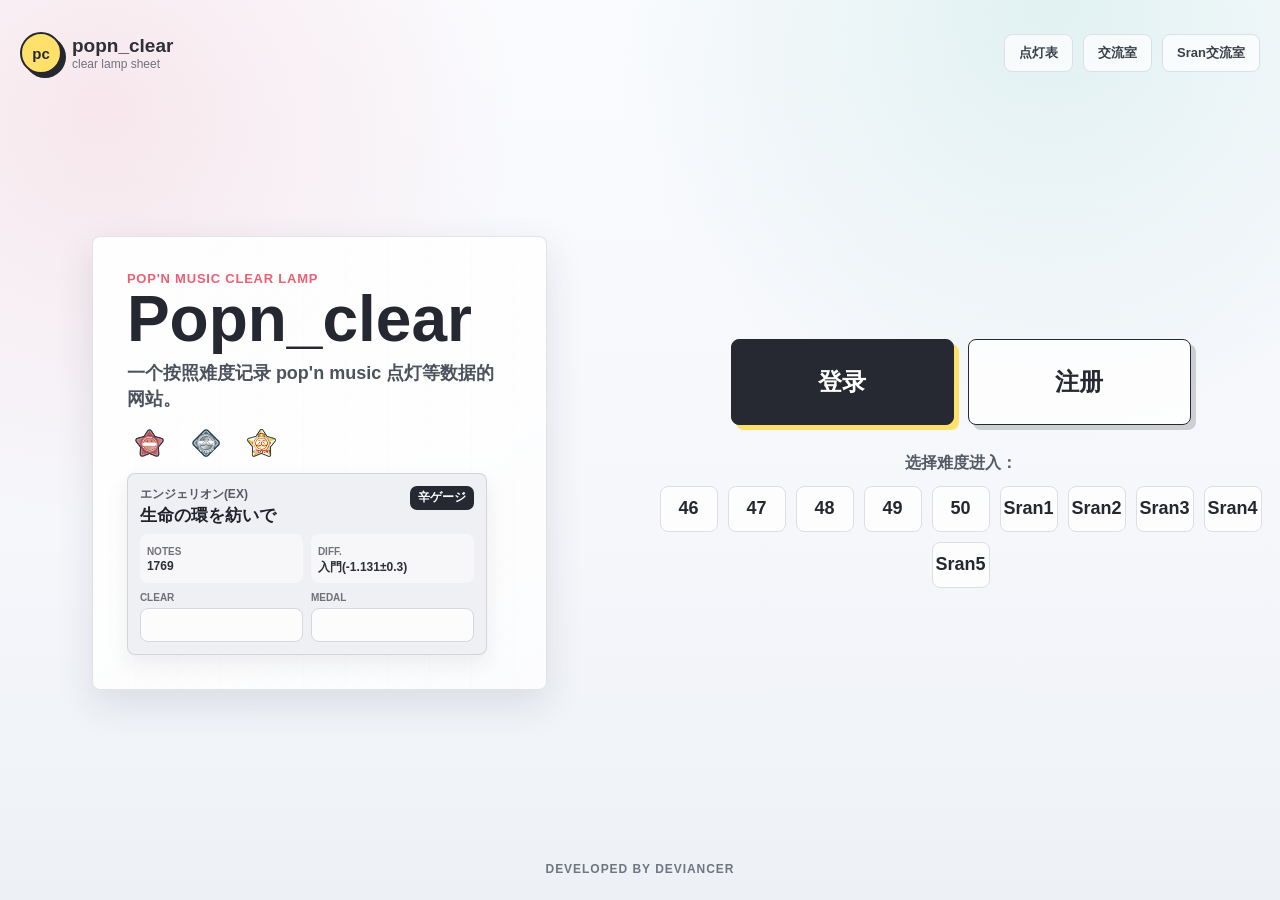
==== commit 6720984f: "修复Sran0bug和添加eclear" ====
--- a/index.html
+++ b/index.html
@@ -90,11 +90,11 @@
               <a href="./sheet.html?level=48">48</a>
               <a href="./sheet.html?level=49">49</a>
               <a href="./sheet.html?level=50">50</a>
-              <a href="./srandom.html?table=0">Sran0</a>
               <a href="./srandom.html?table=1">Sran1</a>
               <a href="./srandom.html?table=2">Sran2</a>
               <a href="./srandom.html?table=3">Sran3</a>
               <a href="./srandom.html?table=4">Sran4</a>
+              <a href="./srandom.html?table=5">Sran5</a>
             </div>
           </div>
         </section>
